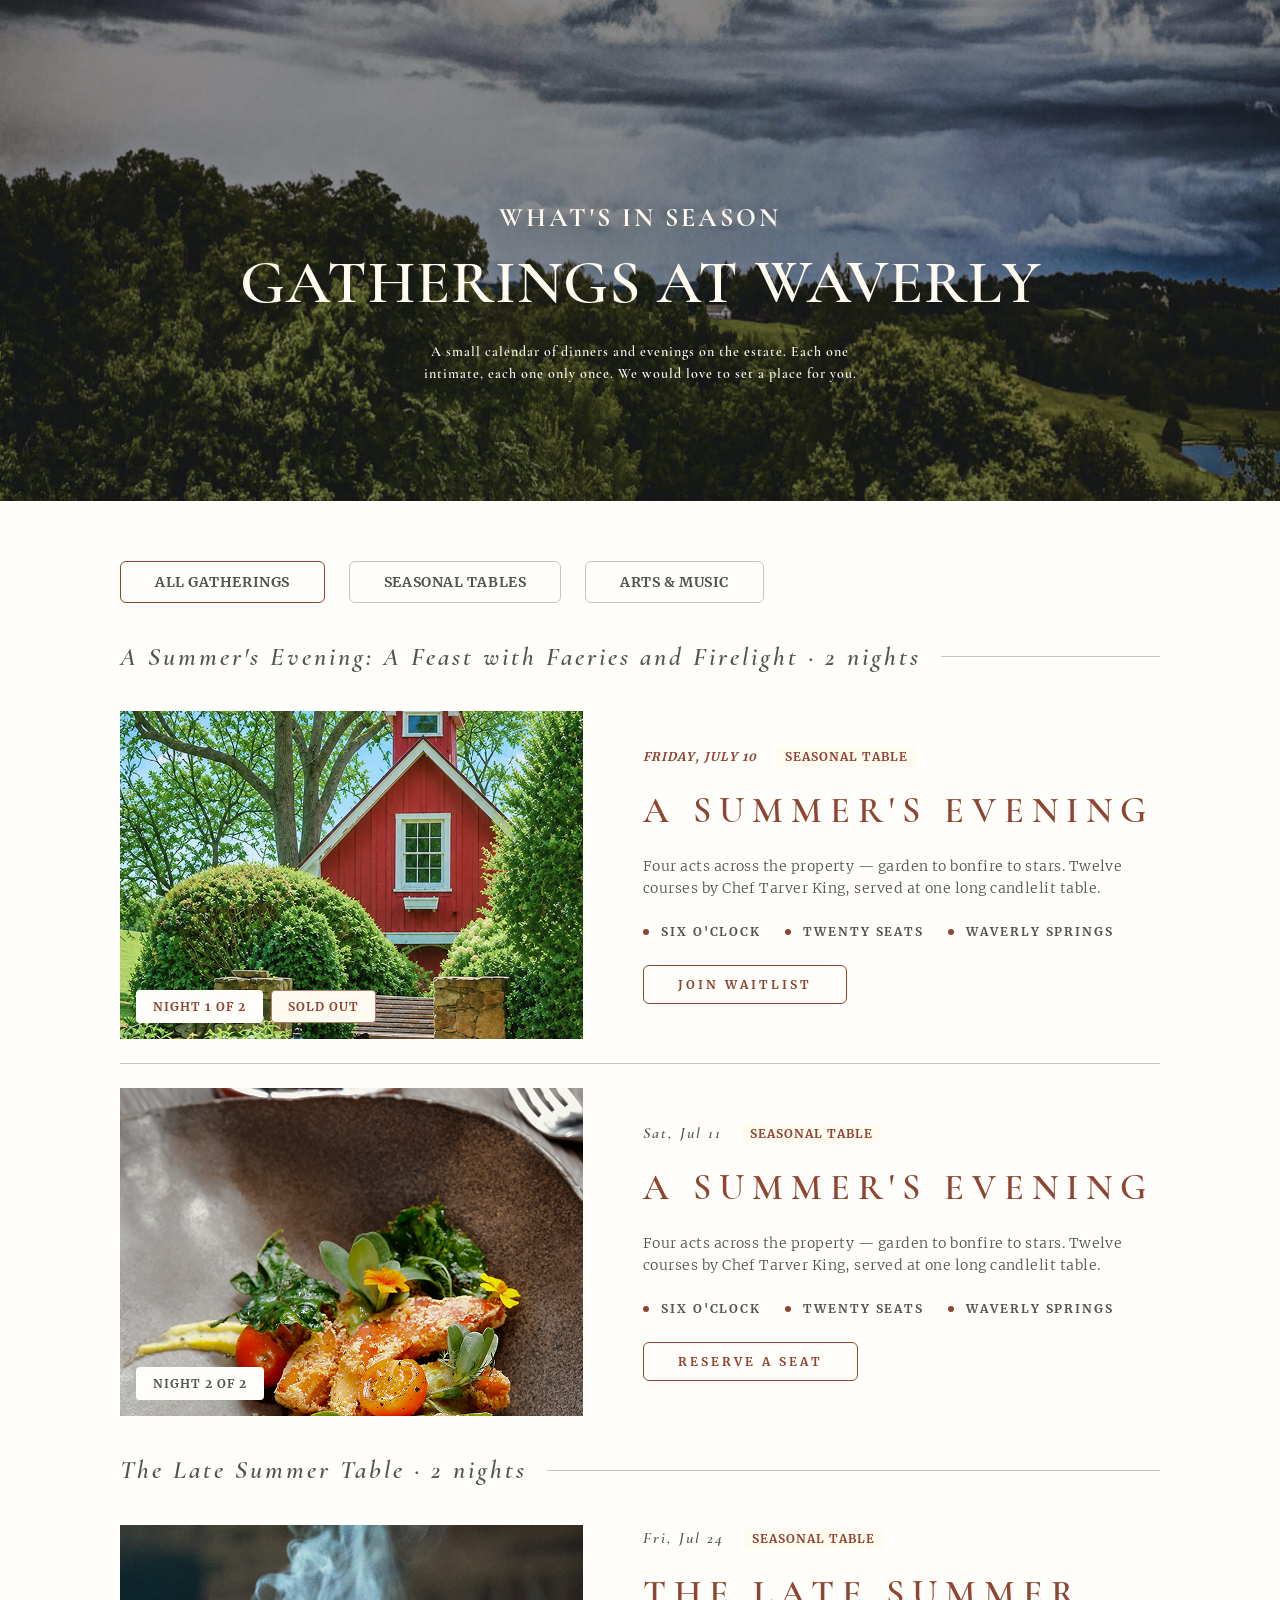
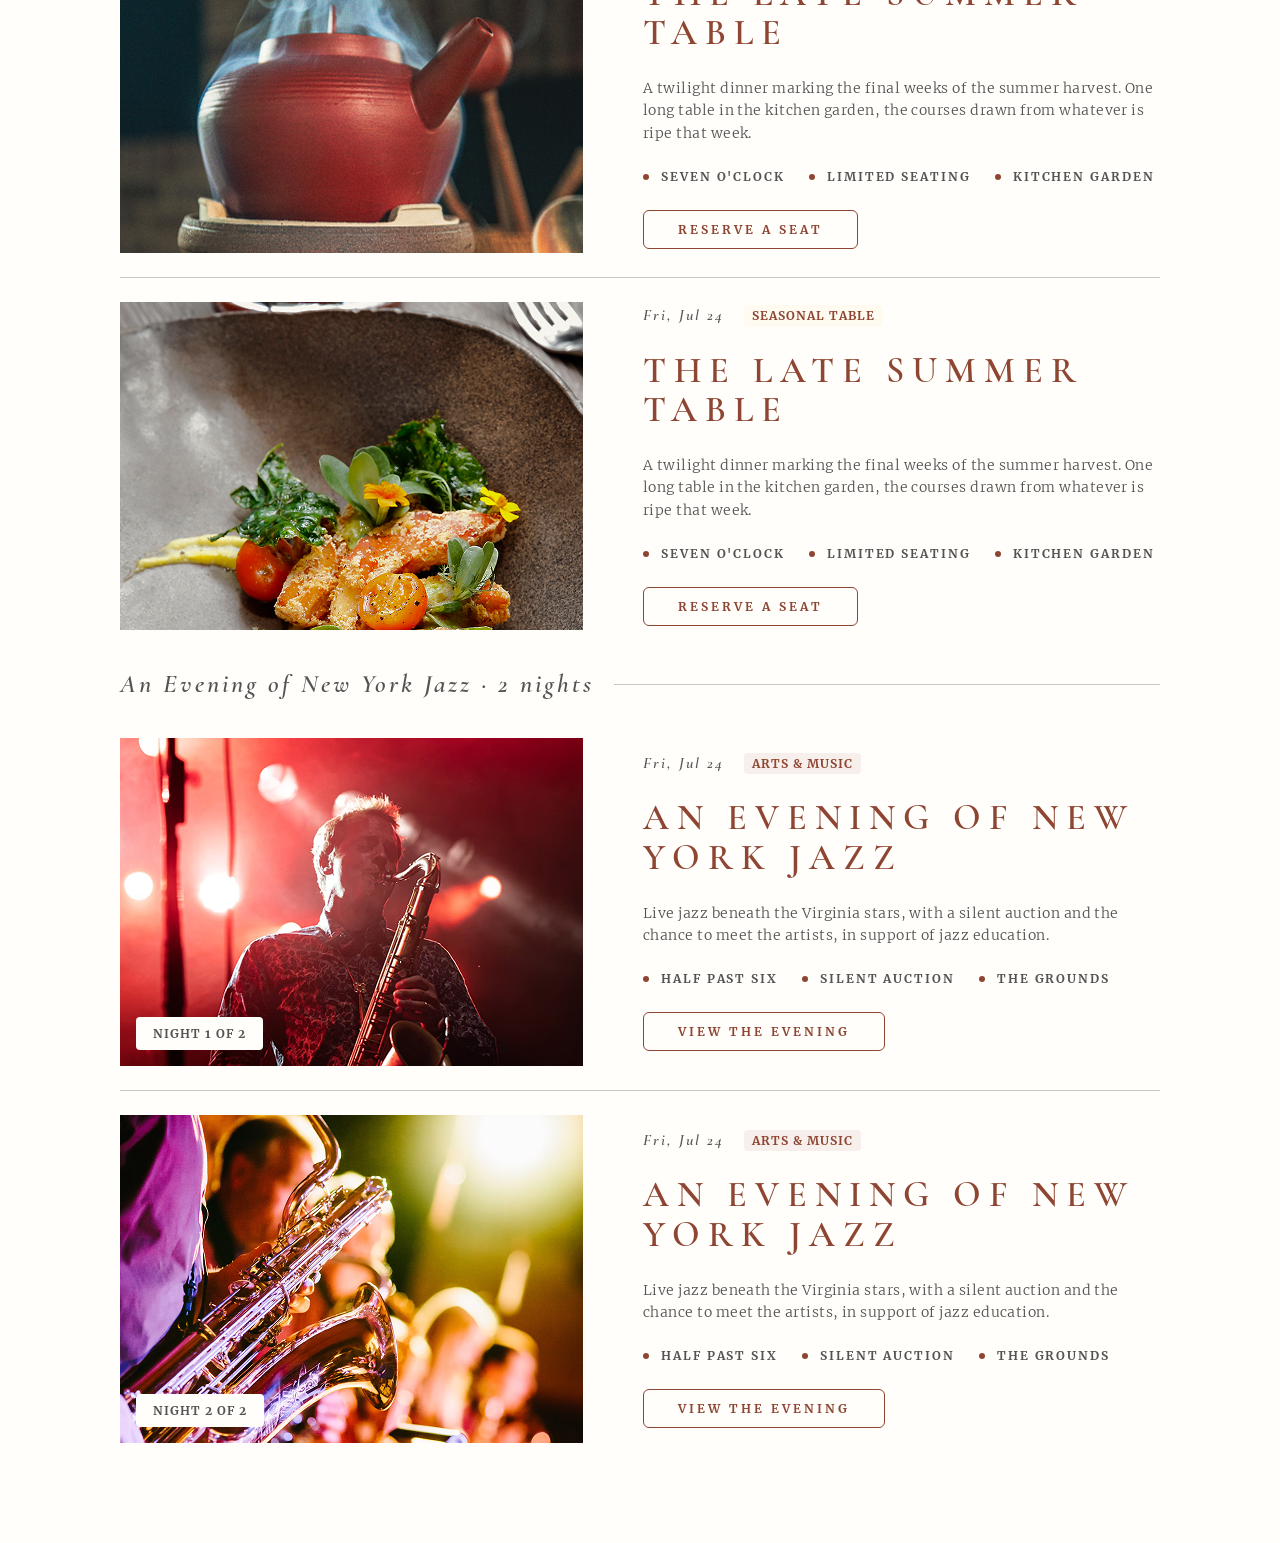
==== events.html @ 88a540a8 "upd" ====
<!doctype html>
<html lang="en">
<head>
    <meta charset="UTF-8">
    <meta name="viewport"
          content="width=device-width, user-scalable=no, initial-scale=1.0, maximum-scale=1.0, minimum-scale=1.0">
    <meta http-equiv="X-UA-Compatible" content="ie=edge">
    <title>Waverlysprings | Events</title>
    <link rel="stylesheet" href="css/main.css">
</head>
<body>
<div class="wrapper">
    <!--  theme header  -->
    <main>
        <!--   hero     -->
        <section class="events-hero">
            <img class="c-image events-hero-bg"
                 src="img/events-hero.jpg" width="1440" height="500" alt="Bg Image" decoding="async">

            <div class="events-hero-wrapper">
                <div class="events-hero-heading">
                    <div class="events-hero-heading-inner">
                        <div class="events-hero-subtitle">what's in season</div>
                        <h1 class="events-hero-title">Gatherings at Waverly</h1>
                        <p class="events-hero-text">
                            A small calendar of dinners and evenings on the estate. Each one
                            intimate, each one only once. We would love to set a place for you.
                        </p>
                    </div>
                </div>
            </div>
        </section>

        <!--  Events  -->
        <section class="events">
            <div class="container">
                <div class="events-wrapper">
                    <div class="events-buttons">
                        <button class="c-btn filter active">ALL GATHERINGS</button>
                        <button class="c-btn filter">SEASONAL TABLES</button>
                        <button class="c-btn filter">ARTS & MUSIC</button>
                    </div>
                    
                    <div class="events-cards">
                        
                        <div class="events-group">
                            <div class="events-group-header">
                                <h2 class="events-group-title">A Summer's Evening: A Feast with Faeries and Firelight · 2 nights</h2>
                                <div class="events-group-line"></div>
                            </div>
                            
                            <div class="events-card sold-out">
                                <a href="/events-single.html" class="events-card-image-wrap">
                                    <img src="img/ev1.jpg" alt="A Summer's Evening" class="events-card-image">
                                    <div class="events-card-badges">
                                        <span class="events-card-badge">NIGHT 1 OF 2</span>
                                        <span class="events-card-badge sold-out">SOLD OUT</span>
                                    </div>
                                </a>
                                <div class="events-card-content">
                                    <div class="events-card-meta">
                                        <span class="events-card-date">FRIDAY, JULY 10</span>
                                        <span class="events-card-category">SEASONAL TABLE</span>
                                    </div>
                                    <h3 class="events-card-title">A SUMMER'S EVENING</h3>
                                    <p class="events-card-desc sans-body">
                                        Four acts across the property — garden to bonfire to stars. Twelve courses by Chef Tarver King, served at one long candlelit table.
                                    </p>
                                    <ul class="events-card-details">
                                        <li>SIX O'CLOCK</li>
                                        <li>TWENTY SEATS</li>
                                        <li>WAVERLY SPRINGS</li>
                                    </ul>
                                    <button class="c-btn accent border">JOIN WAITLIST</button>
                                </div>
                            </div>

                            <div class="events-card">
                                <a href="/events-single.html" class="events-card-image-wrap">
                                    <img src="img/ev2.jpg" alt="A Summer's Evening" class="events-card-image">
                                    <div class="events-card-badges">
                                        <span class="events-card-badge">NIGHT 2 OF 2</span>
                                    </div>
                                </a>
                                <div class="events-card-content">
                                    <div class="events-card-meta">
                                        <span class="events-card-date">Sat, Jul 11</span>
                                        <span class="events-card-category">SEASONAL TABLE</span>
                                    </div>
                                    <h3 class="events-card-title">A SUMMER'S EVENING</h3>
                                    <p class="events-card-desc sans-body">
                                        Four acts across the property — garden to bonfire to stars. Twelve courses by Chef Tarver King, served at one long candlelit table.
                                    </p>
                                    <ul class="events-card-details">
                                        <li>SIX O'CLOCK</li>
                                        <li>TWENTY SEATS</li>
                                        <li>WAVERLY SPRINGS</li>
                                    </ul>
                                    <a href="/book-a-table" class="c-btn accent border">RESERVE A SEAT</a>
                                </div>
                            </div>
                        </div>

                        <div class="events-group">
                            <div class="events-group-header">
                                <h2 class="events-group-title">The Late Summer Table · 2 nights</h2>
                                <div class="events-group-line"></div>
                            </div>

                            <div class="events-card">
                                <a href="/events-single.html" class="events-card-image-wrap">
                                    <img src="img/ev3.jpg" alt="The Late Summer Table" class="events-card-image">
                                </a>
                                <div class="events-card-content">
                                    <div class="events-card-meta">
                                        <span class="events-card-date">Fri, Jul 24</span>
                                        <span class="events-card-category">SEASONAL TABLE</span>
                                    </div>
                                    <h3 class="events-card-title">The Late Summer Table</h3>
                                    <p class="events-card-desc sans-body">
                                        A twilight dinner marking the final weeks of the summer harvest. One long table
                                        in the kitchen garden, the courses drawn from whatever is ripe that week.
                                    </p>
                                    <ul class="events-card-details">
                                        <li>Seven o'clock</li>
                                        <li>Limited seating</li>
                                        <li>Kitchen Garden</li>
                                    </ul>
                                    <a href="/book-a-table" class="c-btn accent border">RESERVE A SEAT</a>
                                </div>
                            </div>
                            <div class="events-card">
                                <a href="/events-single.html" class="events-card-image-wrap">
                                    <img src="img/ev2.jpg" alt="The Late Summer Table" class="events-card-image">
                                </a>
                                <div class="events-card-content">
                                    <div class="events-card-meta">
                                        <span class="events-card-date">Fri, Jul 24</span>
                                        <span class="events-card-category">SEASONAL TABLE</span>
                                    </div>
                                    <h3 class="events-card-title">The Late Summer Table</h3>
                                    <p class="events-card-desc sans-body">
                                        A twilight dinner marking the final weeks of the summer harvest. One long table
                                        in the kitchen garden, the courses drawn from whatever is ripe that week.
                                    </p>
                                    <ul class="events-card-details">
                                        <li>Seven o'clock</li>
                                        <li>Limited seating</li>
                                        <li>Kitchen Garden</li>
                                    </ul>
                                    <a href="/book-a-table" class="c-btn accent border">RESERVE A SEAT</a>
                                </div>
                            </div>
                        </div>

                        <div class="events-group">
                            <div class="events-group-header">
                                <h2 class="events-group-title">An Evening of New York Jazz · 2 nights</h2>
                                <div class="events-group-line"></div>
                            </div>

                            <div class="events-card">
                                <a href="/events-single.html" class="events-card-image-wrap">
                                    <img src="img/ev4.jpg" alt="The Late Summer Table" class="events-card-image">
                                    <div class="events-card-badges">
                                        <span class="events-card-badge">NIGHT 1 OF 2</span>
                                    </div>
                                </a>
                                <div class="events-card-content">
                                    <div class="events-card-meta">
                                        <span class="events-card-date">Fri, Jul 24</span>
                                        <span class="events-card-category arts">Arts & Music</span>
                                    </div>
                                    <h3 class="events-card-title">An Evening of New York Jazz</h3>
                                    <p class="events-card-desc sans-body">
                                        Live jazz beneath the Virginia stars, with a silent auction and the
                                        chance to meet the artists, in support of jazz education.
                                    </p>
                                    <ul class="events-card-details">
                                        <li>Half past six</li>
                                        <li>Silent auction</li>
                                        <li>The Grounds</li>
                                    </ul>
                                    <a href="/book-a-table" class="c-btn accent border">View the evening</a>
                                </div>
                            </div>
                            <div class="events-card">
                                <a href="/events-single.html" class="events-card-image-wrap">
                                    <img src="img/ev5.jpg" alt="The Late Summer Table" class="events-card-image">
                                    <div class="events-card-badges">
                                        <span class="events-card-badge">NIGHT 2 OF 2</span>
                                    </div>
                                </a>
                                <div class="events-card-content">
                                    <div class="events-card-meta">
                                        <span class="events-card-date">Fri, Jul 24</span>
                                        <span class="events-card-category arts">Arts & Music</span>
                                    </div>
                                    <h3 class="events-card-title">An Evening of New York Jazz</h3>
                                    <p class="events-card-desc sans-body">
                                        Live jazz beneath the Virginia stars, with a silent auction and the
                                        chance to meet the artists, in support of jazz education.
                                    </p>
                                    <ul class="events-card-details">
                                        <li>Half past six</li>
                                        <li>Silent auction</li>
                                        <li>The Grounds</li>
                                    </ul>
                                    <a href="/book-a-table" class="c-btn accent border">View the evening</a>
                                </div>
                            </div>
                        </div>

                    </div>
                </div>
            </div>
        </section>

    </main>
    <!--  theme footer  -->
    <footer>
    <!--   popup     -->
        <div id="invite-popup" class="popup invite-popup is-hidden" data-modal-id="invite">
            <div class="popup-inner invite-modal">
                <div class="invite-modal-content">
                    <h3 class="invite-modal-title">A personal invitation for:</h3>
                    <div class="invite-modal-name">Very Very Very Long Name</div>
                    <h5>A Feast with Faeries and Firelight</h5>

                    <div class="invite-modal-details">
                        <p class="invite-modal-location">Waverly Springs, Paeonian Springs, Virginia</p>
                    </div>

                    <div class="invite-modal-divider"></div>

                    <form id="invite-form" class="invite-form invite-modal-form">
                        <h4 class="invite-modal-form-title">Select Your Evening</h4>
                        <div class="invite-form-radios">
                            <label class="invite-form-radio">
                                <input type="radio" name="invite_date" value="July 10" required>
                                <span class="invite-form-radio-text">July 10</span>
                            </label>
                            <label class="invite-form-radio">
                                <input type="radio" name="invite_date" value="July 11" required>
                                <span class="invite-form-radio-text">July 11</span>
                            </label>
                        </div>

                        <div class="invite-form-guest">
                            <div class="invite-form-guest-text">
                                <span class="invite-form-guest-title">Bringing a guest?</span>
                                <span class="invite-form-guest-subtitle">Your invitation includes one additional seat</span>
                            </div>
                            <label class="invite-toggle" aria-label="Bringing a guest">
                                <input type="checkbox" name="has_guest" class="invite-toggle-input">
                                <span class="invite-toggle-track"></span>
                            </label>
                        </div>

                        <div class="invite-form-dietary">
                            <label class="invite-form-dietary-label" for="dietary_notes">
                                DIETARY NOTES <span class="invite-form-dietary-optional">(optional)</span>
                            </label>
                            <textarea
                                id="dietary_notes"
                                name="dietary_notes"
                                class="invite-form-dietary-textarea"
                                placeholder="Any allergies or preferences for you or your guest..."
                                rows="3"
                            ></textarea>
                        </div>

                        <button type="submit" class="c-btn filled dark">Accept Invitation</button>
                        <p class="invite-modal-note">Seating is limited - a prompt reply secures your place.</p>
                    </form>
                </div>

                <div class="invite-modal-confirm">
                    <button type="button" class="invite-modal-close" data-modal-close></button>

                    <div class="invite-modal-confirm-sparkle">
                        <span class="invite-modal-confirm-line"></span>
                        <span class="invite-modal-confirm-star"></span>
                        <span class="invite-modal-confirm-line"></span>
                    </div>

                    <h3 class="invite-modal-confirm-title">We'll see you there, <br> Long Long Username</h3>

                    <div class="invite-modal-confirm-badge">
                        JULY 10 · FRIDAY · 6PM · WAVERLY SPRINGS
                    </div>

                    <div class="invite-modal-confirm-divider"></div>

                    <p class="invite-modal-confirm-text">
                        A confirmation has been sent to<br>
                        <strong>test@mail.com</strong><br>
                        with details on arrival<br>
                        and the evening's programme.
                    </p>

                    <button type="button" class="c-btn filled dark invite-modal-confirm-close" data-modal-close>
                        CLOSE
                    </button>
                </div>
            </div>
        </div>
    </footer>
</div>
<script src="js/main.js"></script>
</body>
</html>
---- css/main.css ----
@import "_vars.css";
@import "_base.css";
@import "_fonts.css";
@import "_buttons.css";
@import "_typography.css";
@import "_sections.css";
@import "_invite_modal.css";
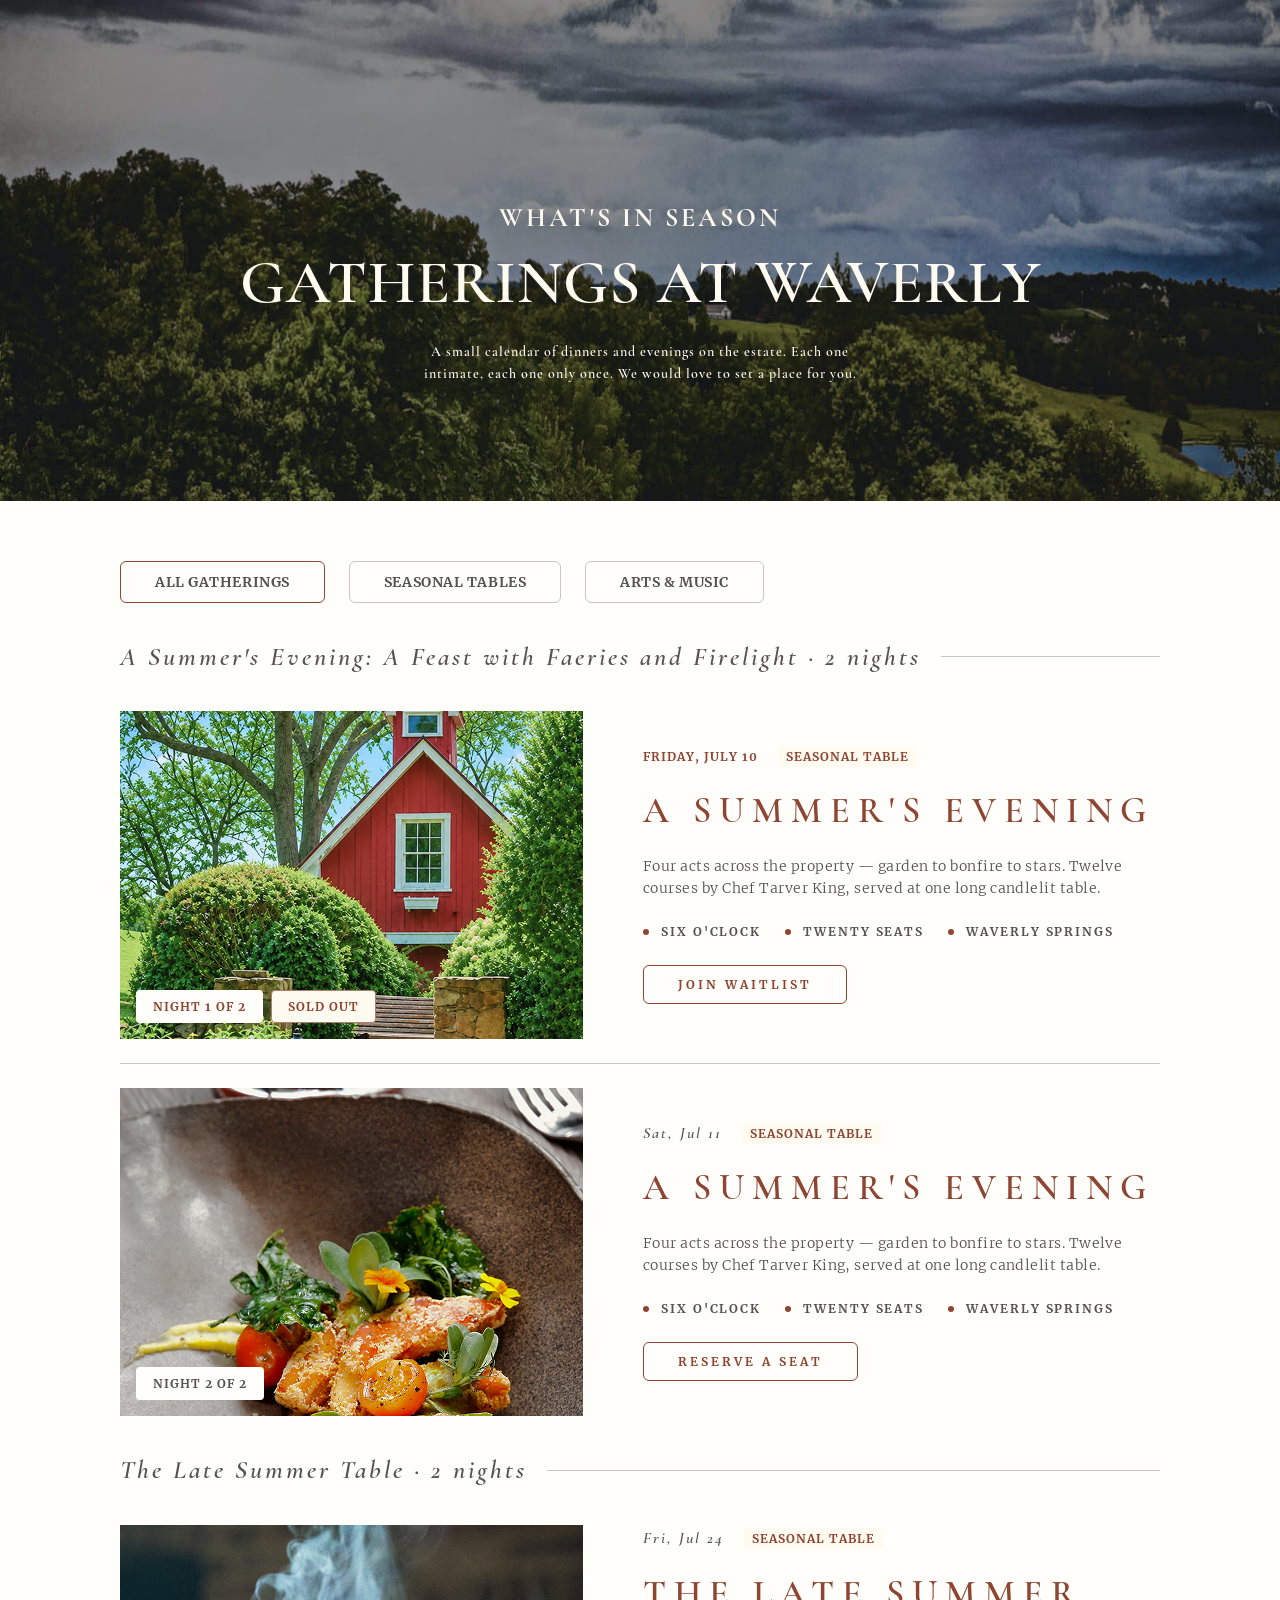
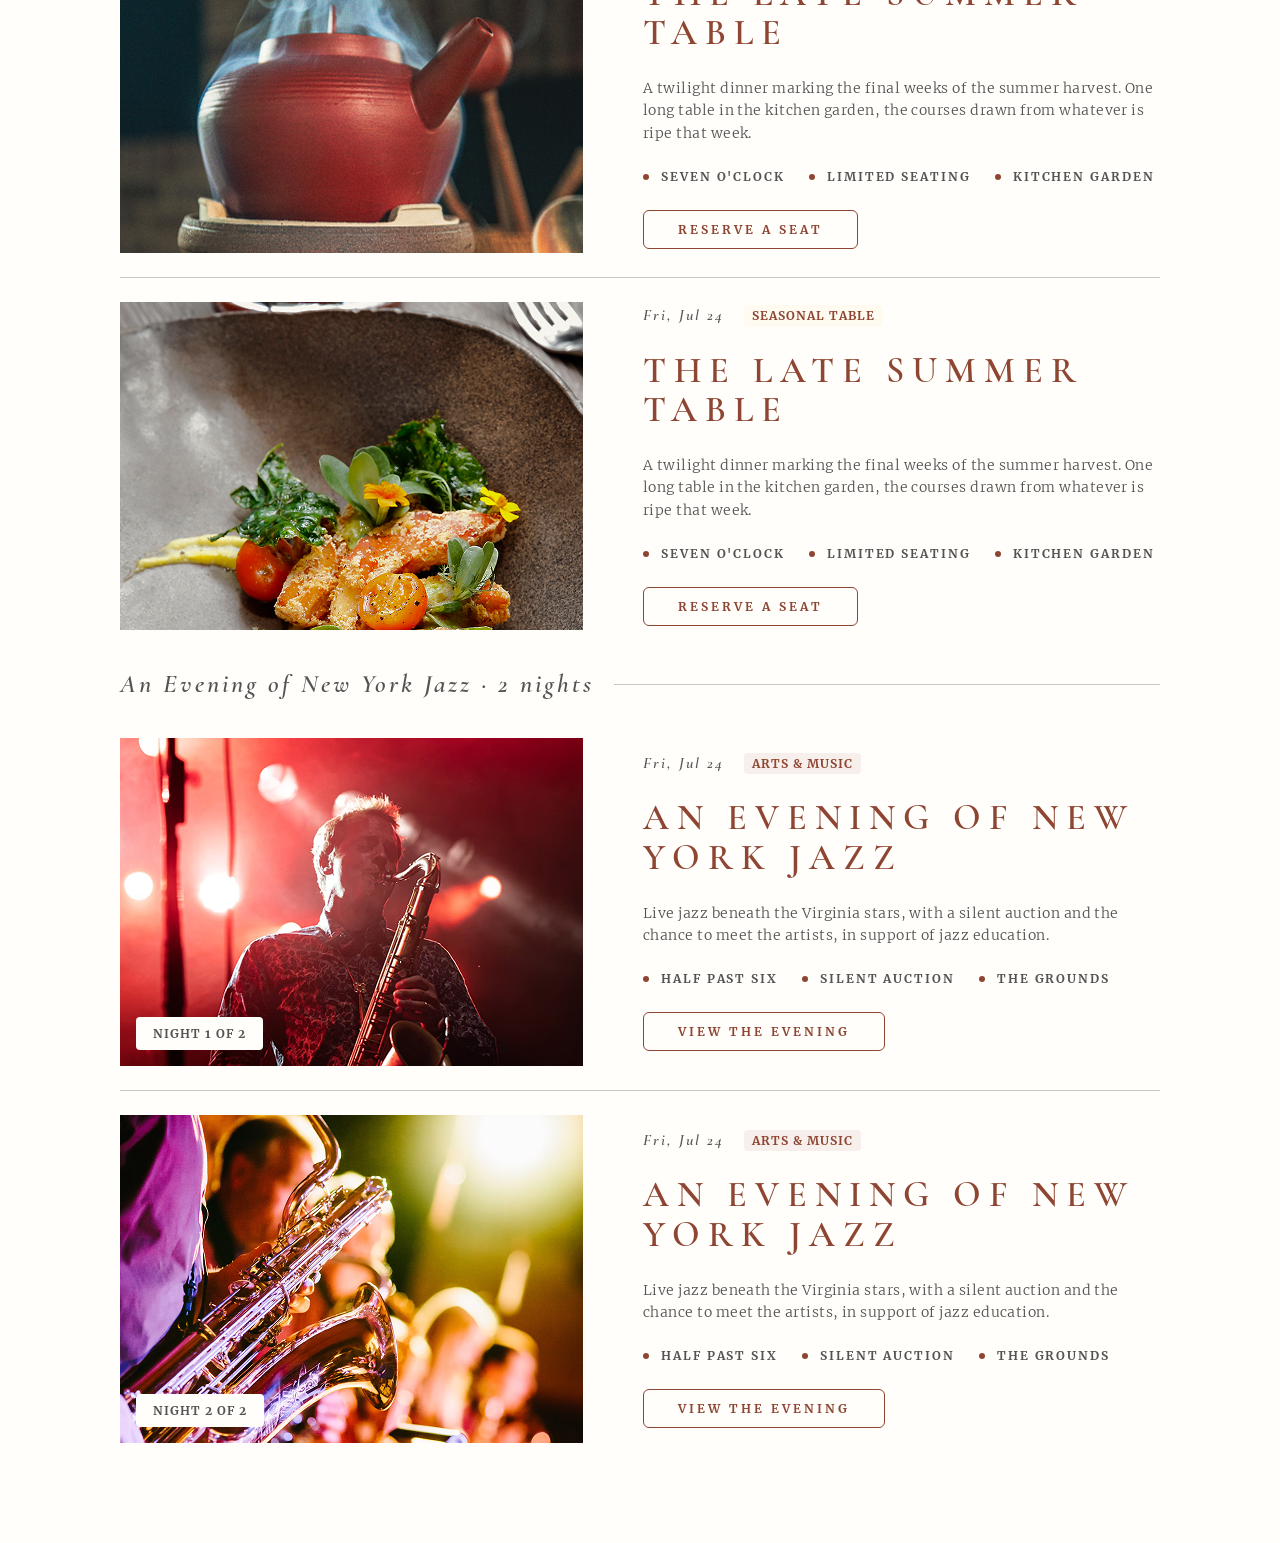
==== commit 0eaaf705: "upd" ====
--- a/events.html
+++ b/events.html
@@ -71,7 +71,7 @@
                                         <li>TWENTY SEATS</li>
                                         <li>WAVERLY SPRINGS</li>
                                     </ul>
-                                    <button class="c-btn accent border">JOIN WAITLIST</button>
+                                    <button class="c-btn accent border" data-modal="waitlist">JOIN WAITLIST</button>
                                 </div>
                             </div>
 
@@ -305,6 +305,40 @@
                 </div>
             </div>
         </div>
+        <!-- Waitlist Popup -->
+        <div id="waitlist-popup" class="popup waitlist-popup is-hidden" data-modal-id="waitlist">
+            <div class="popup-inner waitlist-modal">
+                <button type="button" class="invite-modal-close" data-modal-close></button>
+                
+                <div class="waitlist-modal-content">
+                    <h3 class="waitlist-modal-title">Guest Details</h3>
+                    <p class="waitlist-modal-subtitle sans-body">So we can prepare a proper welcome.</p>
+                    
+                    <form id="waitlist-form" class="waitlist-form">
+                        <div class="waitlist-form-grid">
+                            <div class="waitlist-form-group">
+                                <label class="waitlist-form-label" for="wl_first_name">FIRST NAME*</label>
+                                <input type="text" id="wl_first_name" name="first_name" class="waitlist-form-input" placeholder="Placeholder text" required>
+                            </div>
+                            <div class="waitlist-form-group">
+                                <label class="waitlist-form-label" for="wl_last_name">LAST NAME*</label>
+                                <input type="text" id="wl_last_name" name="last_name" class="waitlist-form-input" placeholder="Placeholder text" required>
+                            </div>
+                            <div class="waitlist-form-group">
+                                <label class="waitlist-form-label" for="wl_email">EMAIL*</label>
+                                <input type="email" id="wl_email" name="email" class="waitlist-form-input" placeholder="Placeholder text" required>
+                            </div>
+                            <div class="waitlist-form-group">
+                                <label class="waitlist-form-label" for="wl_phone">PHONE NUMBER*</label>
+                                <input type="tel" id="wl_phone" name="phone" class="waitlist-form-input" placeholder="Placeholder text" required>
+                            </div>
+                        </div>
+                        
+                        <button type="submit" class="c-btn accent waitlist-form-btn">JOIN WAITLIST</button>
+                    </form>
+                </div>
+            </div>
+        </div>
     </footer>
 </div>
 <script src="js/main.js"></script>
--- a/css/main.css
+++ b/css/main.css
@@ -5,5 +5,6 @@
 @import "_typography.css";
 @import "_sections.css";
 @import "_invite_modal.css";
+@import "_waitlist_modal.css";
 
 
